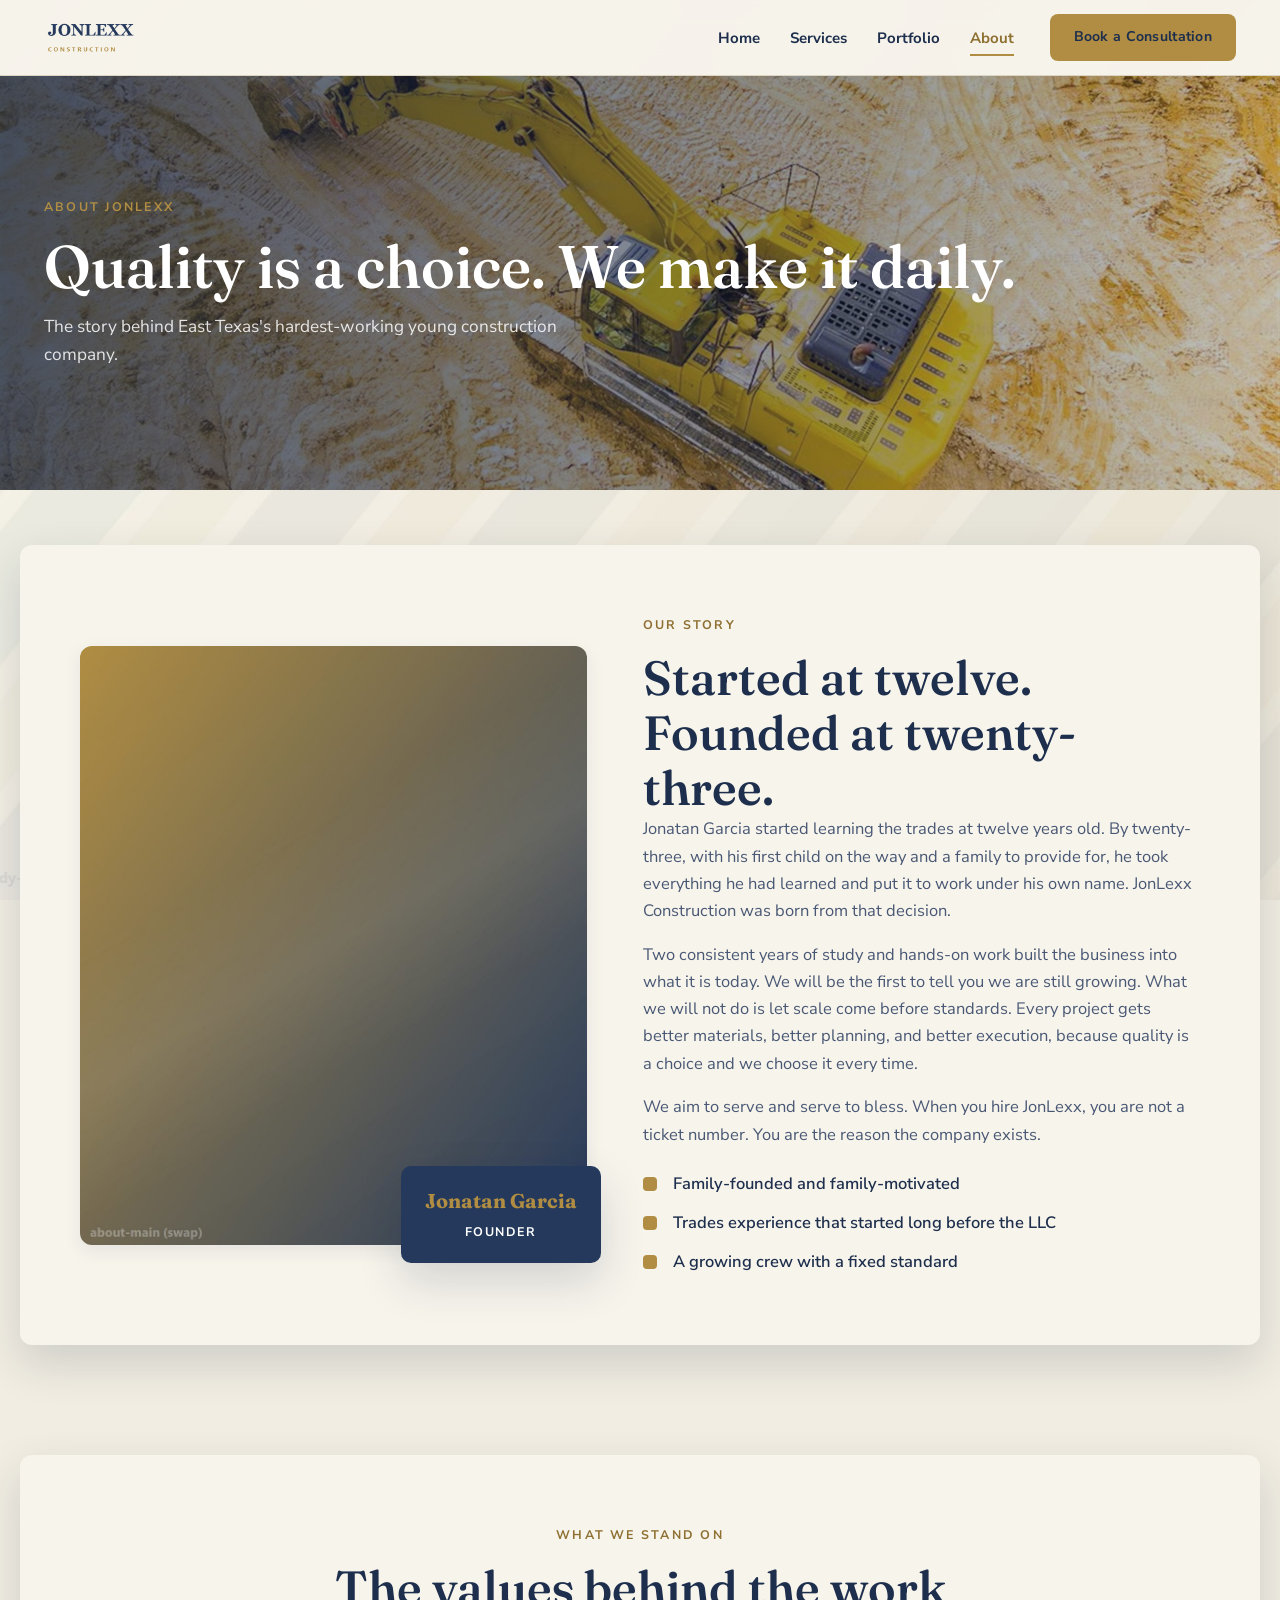
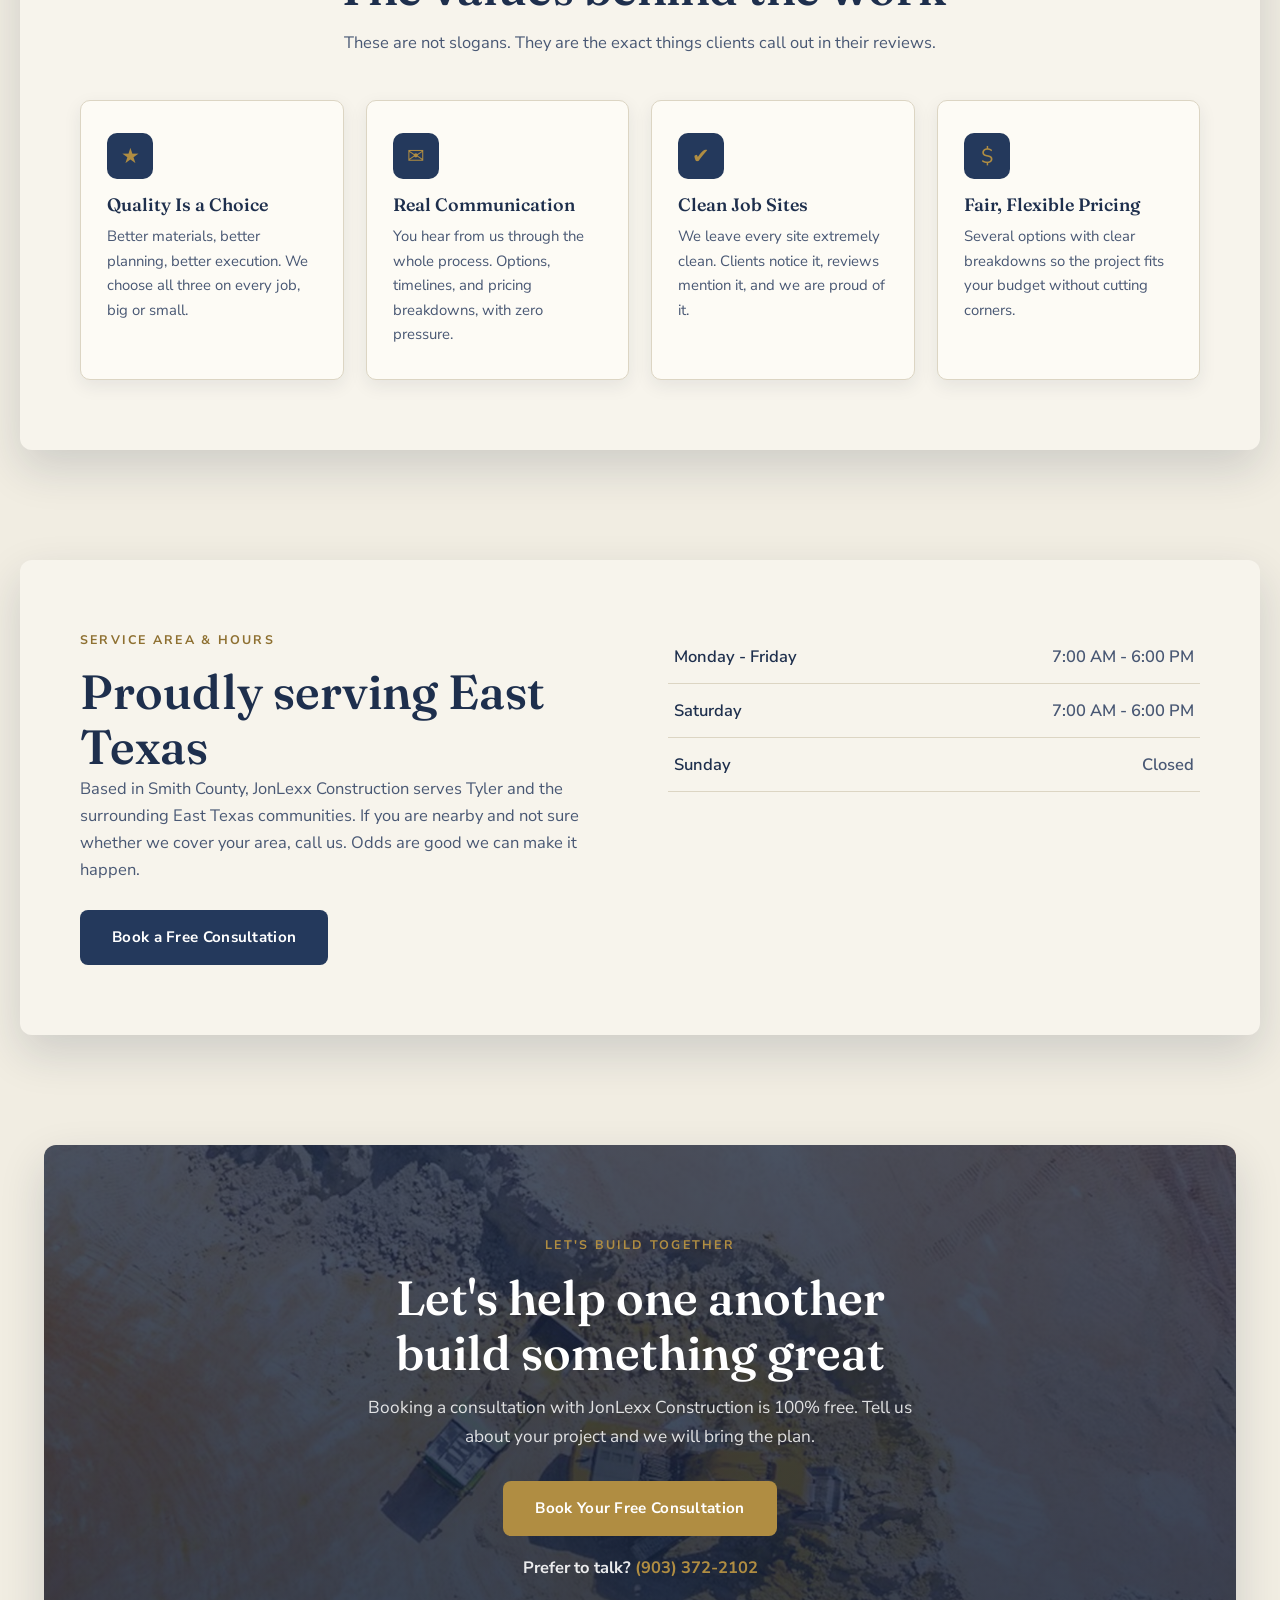
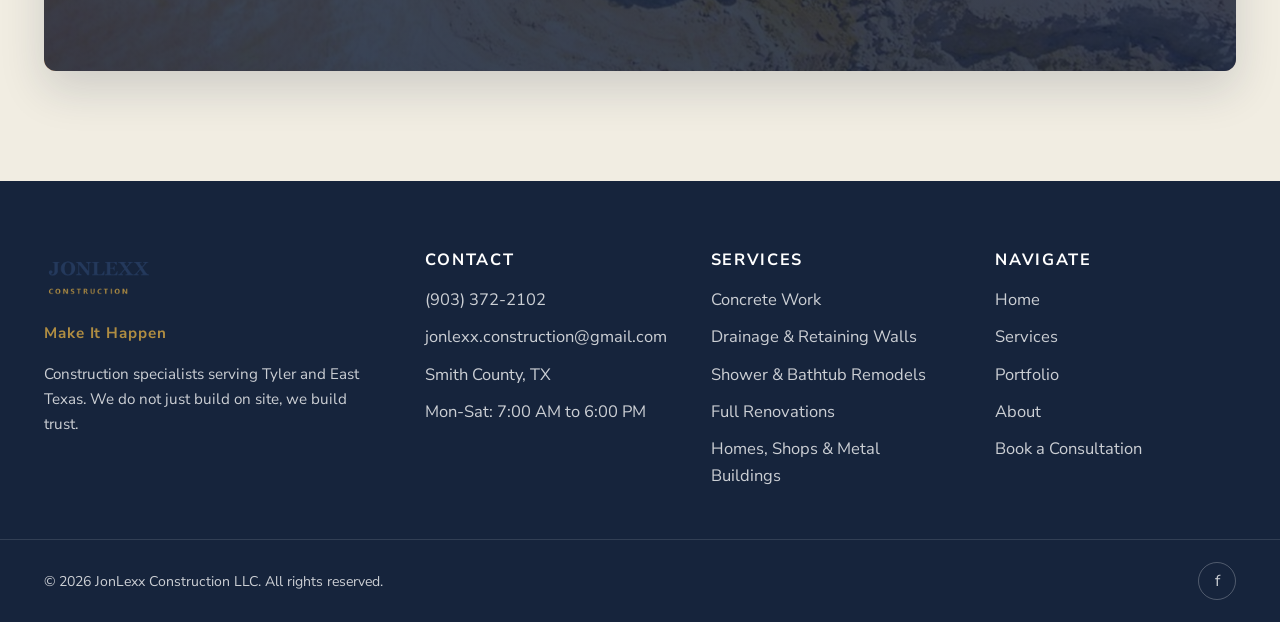
==== about.html @ e3075c5b "JonLexx Construction demo site: 6-page OTM build, navy and gold light variant" ====
<!DOCTYPE html>
<html lang="en">
<head>
  <meta charset="UTF-8">
  <meta name="viewport" content="width=device-width, initial-scale=1.0">
  <title>About | JonLexx Construction | Tyler, TX</title>
  <meta name="description" content="Meet Jonatan Garcia and the story behind JonLexx Construction, a Tyler, TX construction company built on the belief that quality is a choice.">
  <link rel="icon" type="image/png" href="assets/favicon.png">
  <link rel="preconnect" href="https://fonts.googleapis.com">
  <link rel="preconnect" href="https://fonts.gstatic.com" crossorigin>
  <link href="https://fonts.googleapis.com/css2?family=Fraunces:opsz,wght@9..144,400..600&family=Nunito+Sans:wght@400;600;700&display=swap" rel="stylesheet">
  <link rel="stylesheet" href="styles.css">
</head>
<body data-page="about">

  <header class="nav">
    <div class="nav-inner">
      <a class="nav-brand" href="index.html">
        <img src="assets/logo.png" alt="JonLexx Construction logo">
      </a>
      <button class="nav-toggle" aria-label="Toggle menu" aria-expanded="false">
        <span></span><span></span><span></span>
      </button>
      <ul class="nav-links">
        <li><a href="index.html" data-nav="home">Home</a></li>
        <li><a href="services.html" data-nav="services">Services</a></li>
        <li><a href="portfolio.html" data-nav="portfolio">Portfolio</a></li>
        <li><a href="about.html" data-nav="about">About</a></li>
        <li class="nav-cta"><a class="btn btn-gold" href="book.html">Book a Consultation</a></li>
      </ul>
    </div>
  </header>

  <section class="page-hero" style="background-image: url('assets/hero-about.jpg');">
    <div class="hero-inner">
      <span class="eyebrow" style="color: var(--gold);">About JonLexx</span>
      <h1>Quality is a choice. We make it daily.</h1>
      <p>The story behind East Texas's hardest-working young construction company.</p>
    </div>
  </section>

  <section class="section">
    <div class="container card">
      <div class="intro-grid">
        <div class="intro-media">
          <img src="assets/about-main.jpg" alt="Jonatan Garcia, founder of JonLexx Construction">
          <div class="intro-badge">
            <strong>Jonatan Garcia</strong>
            <small>Founder</small>
          </div>
        </div>
        <div>
          <span class="eyebrow">Our Story</span>
          <h2>Started at twelve. Founded at twenty-three.</h2>
          <p>Jonatan Garcia started learning the trades at twelve years old. By twenty-three, with his first child on the way and a family to provide for, he took everything he had learned and put it to work under his own name. JonLexx Construction was born from that decision.</p>
          <p>Two consistent years of study and hands-on work built the business into what it is today. We will be the first to tell you we are still growing. What we will not do is let scale come before standards. Every project gets better materials, better planning, and better execution, because quality is a choice and we choose it every time.</p>
          <p>We aim to serve and serve to bless. When you hire JonLexx, you are not a ticket number. You are the reason the company exists.</p>
          <ul class="intro-points">
            <li>Family-founded and family-motivated</li>
            <li>Trades experience that started long before the LLC</li>
            <li>A growing crew with a fixed standard</li>
          </ul>
        </div>
      </div>
    </div>
  </section>

  <section class="section">
    <div class="container card">
      <div class="section-head centered">
        <span class="eyebrow">What We Stand On</span>
        <h2>The values behind the work</h2>
        <p>These are not slogans. They are the exact things clients call out in their reviews.</p>
      </div>
      <div class="values-grid">
        <div class="value-card">
          <span class="value-icon">&#9733;</span>
          <h3>Quality Is a Choice</h3>
          <p>Better materials, better planning, better execution. We choose all three on every job, big or small.</p>
        </div>
        <div class="value-card">
          <span class="value-icon">&#9993;</span>
          <h3>Real Communication</h3>
          <p>You hear from us through the whole process. Options, timelines, and pricing breakdowns, with zero pressure.</p>
        </div>
        <div class="value-card">
          <span class="value-icon">&#10004;</span>
          <h3>Clean Job Sites</h3>
          <p>We leave every site extremely clean. Clients notice it, reviews mention it, and we are proud of it.</p>
        </div>
        <div class="value-card">
          <span class="value-icon">&#36;</span>
          <h3>Fair, Flexible Pricing</h3>
          <p>Several options with clear breakdowns so the project fits your budget without cutting corners.</p>
        </div>
      </div>
    </div>
  </section>

  <section class="section">
    <div class="container card">
      <div class="hours-grid">
        <div>
          <span class="eyebrow">Service Area &amp; Hours</span>
          <h2>Proudly serving East Texas</h2>
          <p>Based in Smith County, JonLexx Construction serves Tyler and the surrounding East Texas communities. If you are nearby and not sure whether we cover your area, call us. Odds are good we can make it happen.</p>
          <a class="btn btn-navy" href="book.html" style="margin-top: 10px;">Book a Free Consultation</a>
        </div>
        <div>
          <table class="hours-table">
            <tr><td>Monday - Friday</td><td>7:00 AM - 6:00 PM</td></tr>
            <tr><td>Saturday</td><td>7:00 AM - 6:00 PM</td></tr>
            <tr><td>Sunday</td><td>Closed</td></tr>
          </table>
        </div>
      </div>
    </div>
  </section>

  <section class="section">
    <div class="container">
      <div class="cta-card">
        <div class="cta-inner">
          <span class="eyebrow" style="color: var(--gold);">Let's Build Together</span>
          <h2>Let's help one another build something great</h2>
          <p>Booking a consultation with JonLexx Construction is 100% free. Tell us about your project and we will bring the plan.</p>
          <a class="btn btn-gold" href="book.html">Book Your Free Consultation</a>
          <div class="cta-phone">Prefer to talk? <a href="tel:9033722102">(903) 372-2102</a></div>
        </div>
      </div>
    </div>
  </section>

  <footer class="footer">
    <div class="footer-grid">
      <div class="footer-brand">
        <img src="assets/logo.png" alt="JonLexx Construction logo">
        <p class="footer-tagline">Make It Happen</p>
        <p>Construction specialists serving Tyler and East Texas. We do not just build on site, we build trust.</p>
      </div>
      <div>
        <h4>Contact</h4>
        <ul>
          <li><a href="tel:9033722102">(903) 372-2102</a></li>
          <li><a href="mailto:jonlexx.construction@gmail.com">jonlexx.construction@gmail.com</a></li>
          <li>Smith County, TX</li>
          <li>Mon-Sat: 7:00 AM to 6:00 PM</li>
        </ul>
      </div>
      <div>
        <h4>Services</h4>
        <ul>
          <li><a href="services.html">Concrete Work</a></li>
          <li><a href="services.html">Drainage &amp; Retaining Walls</a></li>
          <li><a href="services.html">Shower &amp; Bathtub Remodels</a></li>
          <li><a href="services.html">Full Renovations</a></li>
          <li><a href="services.html">Homes, Shops &amp; Metal Buildings</a></li>
        </ul>
      </div>
      <div>
        <h4>Navigate</h4>
        <ul>
          <li><a href="index.html">Home</a></li>
          <li><a href="services.html">Services</a></li>
          <li><a href="portfolio.html">Portfolio</a></li>
          <li><a href="about.html">About</a></li>
          <li><a href="book.html">Book a Consultation</a></li>
        </ul>
      </div>
    </div>
    <div class="footer-bottom">
      <div class="footer-bottom-inner">
        <span>&copy; 2026 JonLexx Construction LLC. All rights reserved.</span>
        <div class="footer-social">
          <!-- Swap href for the real JonLexx Construction LLC Facebook page URL -->
          <a href="#" aria-label="JonLexx Construction on Facebook" target="_blank" rel="noopener">f</a>
        </div>
      </div>
    </div>
  </footer>

  <script src="script.js"></script>
</body>
</html>
---- styles.css ----
/* ============================================================
   JonLexx Construction - OTM Web Design
   Light build, navy + gold palette pulled from the JonLexx logo
   ============================================================ */

:root {
  --cream: #F7F4EC;          /* section card frame */
  --cream-soft: #F1EDE2;     /* alt light tone */
  --ivory: #FDFBF5;          /* sub-cards, a touch lighter than the frame */
  --navy: #24395C;           /* logo navy, dark anchor */
  --navy-deep: #16243C;      /* hero overlays, footer, stats */
  --ink: #1E2F4D;            /* headings */
  --muted: #495874;          /* body text */
  --gold: #B08D42;           /* logo gold accent */
  --gold-deep: #8E7031;      /* gold for small text on light */
  --line: #DCD5C3;
  --shadow-soft: 0 6px 18px rgba(22, 36, 60, 0.08);
  --shadow-lift: 0 18px 45px rgba(22, 36, 60, 0.16);
  --radius: 12px;
}

* { margin: 0; padding: 0; box-sizing: border-box; }

html { scroll-behavior: smooth; }

body {
  font-family: 'Nunito Sans', sans-serif;
  font-size: 16.5px;
  line-height: 1.65;
  color: var(--muted);
  background: var(--cream-soft);
}

/* Body background image: subtle light texture behind the floating cards */
body::before {
  content: "";
  position: fixed;
  inset: 0;
  z-index: -1;
  background: url('assets/body-bg.jpg') center / cover no-repeat;
}

h1, h2, h3, h4 {
  font-family: 'Fraunces', serif;
  color: var(--ink);
  line-height: 1.15;
  font-weight: 560;
}

h1 { font-size: clamp(2.2rem, 5vw, 3.75rem); }
h2 { font-size: clamp(1.9rem, 3.8vw, 3rem); }
h3 { font-size: 1.35rem; }

p { margin-bottom: 1em; }
p:last-child { margin-bottom: 0; }

a { color: var(--gold-deep); text-decoration: none; }

img { max-width: 100%; display: block; }

.container {
  max-width: 1240px;
  margin: 0 auto;
  padding: 0 24px;
}

.eyebrow {
  display: block;
  font-size: 0.78rem;
  text-transform: uppercase;
  letter-spacing: 0.18em;
  font-weight: 700;
  color: var(--gold-deep);
  margin-bottom: 14px;
}

.section-head { max-width: 720px; margin-bottom: 44px; }
.section-head.centered { margin-left: auto; margin-right: auto; text-align: center; }
.section-head p { margin-top: 14px; }

/* ---------- Buttons ---------- */
.btn {
  display: inline-block;
  padding: 15px 32px;
  border-radius: 8px;
  font-weight: 700;
  font-size: 0.95rem;
  letter-spacing: 0.02em;
  transition: transform 0.2s ease, box-shadow 0.2s ease, background 0.2s ease;
  cursor: pointer;
  border: none;
  font-family: 'Nunito Sans', sans-serif;
}

.btn-gold {
  background: var(--gold);
  color: #fff;
}
.btn-gold:hover { background: var(--gold-deep); transform: translateY(-2px); box-shadow: var(--shadow-lift); }

.btn-navy {
  background: var(--navy);
  color: #fff;
}
.btn-navy:hover { background: var(--navy-deep); transform: translateY(-2px); box-shadow: var(--shadow-lift); }

.btn-ghost {
  background: transparent;
  color: #fff;
  border: 2px solid rgba(255, 255, 255, 0.65);
}
.btn-ghost:hover { border-color: #fff; background: rgba(255, 255, 255, 0.1); transform: translateY(-2px); }

/* ---------- Nav ---------- */
.nav {
  position: sticky;
  top: 0;
  z-index: 100;
  background: rgba(247, 244, 236, 0.92);
  backdrop-filter: blur(12px);
  -webkit-backdrop-filter: blur(12px);
  border-bottom: 1px solid var(--line);
}

.nav-inner {
  max-width: 1240px;
  margin: 0 auto;
  padding: 14px 24px;
  display: flex;
  align-items: center;
  justify-content: space-between;
  gap: 24px;
}

.nav-brand {
  display: flex;
  align-items: center;
  gap: 12px;
}

.nav-brand img { height: 46px; width: auto; }

.nav-links {
  display: flex;
  align-items: center;
  gap: 30px;
  list-style: none;
}

.nav-links a {
  color: var(--ink);
  font-weight: 700;
  font-size: 0.94rem;
  padding: 6px 0;
  border-bottom: 2px solid transparent;
  transition: color 0.2s ease, border-color 0.2s ease;
}

.nav-links a:hover { color: var(--gold-deep); }
.nav-links a.is-active { color: var(--gold-deep); border-bottom-color: var(--gold); }

.nav-cta { margin-left: 6px; }
.nav-cta .btn { padding: 11px 24px; font-size: 0.88rem; }

.nav-toggle {
  display: none;
  background: none;
  border: none;
  cursor: pointer;
  padding: 8px;
}

.nav-toggle span {
  display: block;
  width: 26px;
  height: 3px;
  background: var(--ink);
  margin: 5px 0;
  border-radius: 2px;
  transition: transform 0.25s ease, opacity 0.25s ease;
}

.nav-toggle.open span:nth-child(1) { transform: translateY(8px) rotate(45deg); }
.nav-toggle.open span:nth-child(2) { opacity: 0; }
.nav-toggle.open span:nth-child(3) { transform: translateY(-8px) rotate(-45deg); }

/* ---------- Hero ---------- */
.hero {
  position: relative;
  min-height: 86vh;
  display: flex;
  align-items: center;
  background-size: cover;
  background-position: center;
  color: #fff;
}

.hero::before {
  content: "";
  position: absolute;
  inset: 0;
  background: linear-gradient(100deg, rgba(22, 36, 60, 0.82) 0%, rgba(22, 36, 60, 0.55) 52%, rgba(22, 36, 60, 0.22) 100%);
}

.hero-home { background-image: url('assets/hero-home.jpg'); }

.hero-inner {
  position: relative;
  max-width: 1240px;
  margin: 0 auto;
  padding: 120px 24px;
  width: 100%;
}

.hero-content { max-width: 640px; }

.hero .eyebrow { color: var(--gold); }

.hero h1 { color: #fff; margin-bottom: 20px; }

.hero p {
  font-size: 1.12rem;
  color: rgba(255, 255, 255, 0.88);
  max-width: 540px;
  margin-bottom: 32px;
}

.hero-actions { display: flex; gap: 16px; flex-wrap: wrap; }

/* Page hero (inner pages) */
.page-hero {
  position: relative;
  min-height: 46vh;
  display: flex;
  align-items: center;
  background-size: cover;
  background-position: center;
  color: #fff;
}

.page-hero::before {
  content: "";
  position: absolute;
  inset: 0;
  background: linear-gradient(100deg, rgba(22, 36, 60, 0.8) 0%, rgba(22, 36, 60, 0.5) 55%, rgba(22, 36, 60, 0.25) 100%);
}

.page-hero .hero-inner { padding: 90px 24px; }
.page-hero h1 { color: #fff; margin-bottom: 12px; }
.page-hero p { font-size: 1.08rem; color: rgba(255, 255, 255, 0.85); max-width: 560px; }

/* ---------- Marquee ---------- */
.marquee {
  background: var(--navy-deep);
  border-top: 2px solid var(--gold);
  border-bottom: 2px solid var(--gold);
  overflow: hidden;
  padding: 14px 0;
}

.marquee-track {
  display: flex;
  width: max-content;
  animation: marquee-scroll 40s linear infinite;
}

.marquee:hover .marquee-track { animation-play-state: paused; }

@media (prefers-reduced-motion: reduce) {
  .marquee-track { animation: none; }
}

.marquee-track span {
  color: #EDE6D4;
  font-weight: 700;
  font-size: 0.9rem;
  text-transform: uppercase;
  letter-spacing: 0.14em;
  white-space: nowrap;
  display: flex;
  align-items: center;
}

.marquee-track span::after {
  content: "";
  width: 6px;
  height: 6px;
  border-radius: 50%;
  background: var(--gold);
  margin: 0 28px;
  display: inline-block;
}

@keyframes marquee-scroll {
  from { transform: translateX(0); }
  to { transform: translateX(-50%); }
}

/* ---------- Section card pattern ---------- */
.section {
  background: transparent;
  padding: 55px 0;
}

.section:first-of-type { padding-top: 90px; }

.section .container.card {
  background: var(--cream);
  border-radius: var(--radius);
  box-shadow: var(--shadow-lift);
  padding: 70px 60px;
}

/* ---------- Intro grid ---------- */
.intro-grid {
  display: grid;
  grid-template-columns: 1fr 1.1fr;
  gap: 56px;
  align-items: center;
}

.intro-media { position: relative; }

.intro-media img {
  border-radius: var(--radius);
  box-shadow: var(--shadow-soft);
  width: 100%;
  aspect-ratio: 11 / 13;
  object-fit: cover;
}

.intro-badge {
  position: absolute;
  bottom: -18px;
  right: -14px;
  background: var(--navy);
  color: #fff;
  padding: 18px 24px;
  border-radius: 10px;
  box-shadow: var(--shadow-lift);
  text-align: center;
}

.intro-badge strong {
  display: block;
  font-family: 'Fraunces', serif;
  font-size: 1.25rem;
  color: var(--gold);
}

.intro-badge small {
  font-size: 0.78rem;
  text-transform: uppercase;
  letter-spacing: 0.12em;
  font-weight: 700;
}

.intro-points { list-style: none; margin-top: 22px; display: grid; gap: 12px; }

.intro-points li {
  padding-left: 30px;
  position: relative;
  font-weight: 600;
  color: var(--ink);
}

.intro-points li::before {
  content: "";
  position: absolute;
  left: 0;
  top: 7px;
  width: 14px;
  height: 14px;
  border-radius: 4px;
  background: var(--gold);
}

/* ---------- Services grid ---------- */
.services-grid {
  display: grid;
  grid-template-columns: repeat(3, 1fr);
  gap: 26px;
}

.service-card {
  background: var(--ivory);
  border: 1px solid var(--line);
  border-radius: 10px;
  box-shadow: var(--shadow-soft);
  overflow: hidden;
  display: flex;
  flex-direction: column;
  transition: transform 0.25s ease, box-shadow 0.25s ease, border-color 0.25s ease;
}

.service-card:hover {
  transform: translateY(-4px);
  box-shadow: var(--shadow-lift);
  border-color: var(--gold);
}

.service-card img {
  width: 100%;
  aspect-ratio: 16 / 10;
  object-fit: cover;
  border-bottom: 3px solid var(--gold);
}

.service-card .card-body { padding: 30px 28px; display: flex; flex-direction: column; flex: 1; }

.service-card h3 { margin-bottom: 10px; }

.service-card p { font-size: 0.97rem; flex: 1; }

.service-link {
  margin-top: 16px;
  font-weight: 700;
  font-size: 0.9rem;
  text-transform: uppercase;
  letter-spacing: 0.08em;
}

.service-link:hover { color: var(--navy); }

/* Services page detail cards (2-up) */
.services-detail-grid {
  display: grid;
  grid-template-columns: repeat(2, 1fr);
  gap: 26px;
}

.services-detail-grid .service-card img { aspect-ratio: 16 / 7; }

/* ---------- Stats band ---------- */
.stats-card {
  background: var(--navy-deep);
  border-radius: var(--radius);
  box-shadow: var(--shadow-lift);
  padding: 60px;
  display: grid;
  grid-template-columns: repeat(4, 1fr);
  gap: 30px;
  text-align: center;
}

.stat strong {
  display: block;
  font-family: 'Fraunces', serif;
  font-size: 2.1rem;
  color: var(--gold);
  margin-bottom: 6px;
}

.stat span {
  color: rgba(255, 255, 255, 0.82);
  font-size: 0.9rem;
  text-transform: uppercase;
  letter-spacing: 0.1em;
  font-weight: 700;
}

/* ---------- Process steps ---------- */
.process-grid {
  display: grid;
  grid-template-columns: repeat(4, 1fr);
  gap: 22px;
}

.process-step {
  background: var(--ivory);
  border: 1px solid var(--line);
  border-radius: 10px;
  padding: 34px 28px;
  box-shadow: var(--shadow-soft);
  transition: transform 0.25s ease, box-shadow 0.25s ease, border-color 0.25s ease;
}

.process-step:hover { transform: translateY(-4px); box-shadow: var(--shadow-lift); border-color: var(--gold); }

.process-num {
  display: inline-flex;
  align-items: center;
  justify-content: center;
  width: 44px;
  height: 44px;
  border-radius: 50%;
  background: var(--navy);
  color: var(--gold);
  font-family: 'Fraunces', serif;
  font-size: 1.15rem;
  font-weight: 600;
  margin-bottom: 18px;
}

.process-step h3 { font-size: 1.15rem; margin-bottom: 8px; }
.process-step p { font-size: 0.94rem; }

/* ---------- Carousels (reviews + gallery) ---------- */
.carousel { position: relative; }

.carousel-viewport { overflow: hidden; }

.carousel-track {
  display: flex;
  gap: 24px;
  transition: transform 0.45s ease;
}

.carousel-controls {
  display: flex;
  align-items: center;
  justify-content: center;
  gap: 18px;
  margin-top: 32px;
}

.carousel-btn {
  width: 46px;
  height: 46px;
  border-radius: 50%;
  border: 1px solid var(--line);
  background: var(--ivory);
  color: var(--ink);
  font-size: 1.1rem;
  cursor: pointer;
  transition: background 0.2s ease, color 0.2s ease, border-color 0.2s ease;
  display: inline-flex;
  align-items: center;
  justify-content: center;
}

.carousel-btn:hover { background: var(--navy); color: #fff; border-color: var(--navy); }

.carousel-dots { display: flex; gap: 8px; }

.carousel-dot {
  width: 9px;
  height: 9px;
  border-radius: 50%;
  border: none;
  background: var(--line);
  cursor: pointer;
  padding: 0;
  transition: background 0.2s ease, transform 0.2s ease;
}

.carousel-dot.active { background: var(--gold); transform: scale(1.25); }

/* Review cards */
.review-card {
  flex: 0 0 calc((100% - 48px) / 3);
  background: var(--ivory);
  border: 1px solid var(--line);
  border-radius: 10px;
  padding: 34px 30px;
  box-shadow: var(--shadow-soft);
  display: flex;
  flex-direction: column;
}

.review-stars { color: var(--gold); font-size: 1rem; letter-spacing: 3px; margin-bottom: 14px; }

.review-card p { font-size: 0.97rem; flex: 1; }

.review-author {
  margin-top: 18px;
  font-weight: 700;
  color: var(--ink);
  font-size: 0.95rem;
}

.review-source { font-size: 0.8rem; color: var(--gold-deep); font-weight: 700; text-transform: uppercase; letter-spacing: 0.08em; }

/* Gallery slides */
.gallery-slide {
  flex: 0 0 calc((100% - 48px) / 3);
  border-radius: 10px;
  overflow: hidden;
  border: 1px solid var(--line);
  box-shadow: var(--shadow-soft);
}

.gallery-slide img {
  width: 100%;
  aspect-ratio: 16 / 11;
  object-fit: cover;
  transition: transform 0.4s ease;
}

.gallery-slide:hover img { transform: scale(1.04); }

/* ---------- CTA strip ---------- */
.cta-card {
  position: relative;
  border-radius: var(--radius);
  overflow: hidden;
  box-shadow: var(--shadow-lift);
  background: url('assets/cta-bg.jpg') center / cover no-repeat;
  text-align: center;
  color: #fff;
}

.cta-card::before {
  content: "";
  position: absolute;
  inset: 0;
  background: linear-gradient(180deg, rgba(22, 36, 60, 0.78), rgba(22, 36, 60, 0.85));
}

.cta-inner { position: relative; padding: 90px 40px; max-width: 660px; margin: 0 auto; }

.cta-inner h2 { color: #fff; margin-bottom: 14px; }

.cta-inner p { color: rgba(255, 255, 255, 0.85); font-size: 1.08rem; margin-bottom: 30px; }

.cta-phone { margin-top: 18px; font-weight: 700; color: rgba(255, 255, 255, 0.9); }
.cta-phone a { color: var(--gold); }

/* ---------- Values grid (about) ---------- */
.values-grid {
  display: grid;
  grid-template-columns: repeat(4, 1fr);
  gap: 22px;
}

.value-card {
  background: var(--ivory);
  border: 1px solid var(--line);
  border-radius: 10px;
  padding: 32px 26px;
  box-shadow: var(--shadow-soft);
  transition: transform 0.25s ease, box-shadow 0.25s ease, border-color 0.25s ease;
}

.value-card:hover { transform: translateY(-4px); box-shadow: var(--shadow-lift); border-color: var(--gold); }

.value-icon {
  width: 46px;
  height: 46px;
  border-radius: 10px;
  background: var(--navy);
  color: var(--gold);
  display: inline-flex;
  align-items: center;
  justify-content: center;
  font-size: 1.3rem;
  margin-bottom: 16px;
}

.value-card h3 { font-size: 1.12rem; margin-bottom: 8px; }
.value-card p { font-size: 0.93rem; }

/* Hours table */
.hours-grid {
  display: grid;
  grid-template-columns: 1fr 1fr;
  gap: 56px;
  align-items: start;
}

.hours-table { width: 100%; border-collapse: collapse; }

.hours-table td {
  padding: 13px 6px;
  border-bottom: 1px solid var(--line);
  color: var(--ink);
  font-weight: 600;
}

.hours-table td:last-child { text-align: right; color: var(--muted); }

/* ---------- Book page ---------- */
.book-grid {
  display: grid;
  grid-template-columns: 1.35fr 1fr;
  gap: 46px;
  align-items: start;
}

.form-grid { display: grid; grid-template-columns: 1fr 1fr; gap: 18px; }

.form-field { display: flex; flex-direction: column; gap: 7px; }

.form-field.full { grid-column: 1 / -1; }

.form-field label { font-weight: 700; color: var(--ink); font-size: 0.92rem; }

.form-field input,
.form-field select,
.form-field textarea {
  padding: 14px 16px;
  border: 1px solid var(--line);
  border-radius: 8px;
  font-family: 'Nunito Sans', sans-serif;
  font-size: 1rem;
  color: var(--ink);
  background: var(--ivory);
  transition: border-color 0.2s ease, box-shadow 0.2s ease;
}

.form-field input:focus,
.form-field select:focus,
.form-field textarea:focus {
  outline: none;
  border-color: var(--gold);
  box-shadow: 0 0 0 3px rgba(176, 141, 66, 0.18);
}

.form-field textarea { resize: vertical; min-height: 140px; }

.book-aside {
  background: var(--navy-deep);
  border-radius: var(--radius);
  padding: 44px 38px;
  color: rgba(255, 255, 255, 0.85);
  box-shadow: var(--shadow-lift);
}

.book-aside h3 { color: #fff; margin-bottom: 6px; }

.book-aside .aside-block { padding: 20px 0; border-bottom: 1px solid rgba(255, 255, 255, 0.14); }
.book-aside .aside-block:last-child { border-bottom: none; padding-bottom: 0; }

.book-aside .aside-label {
  font-size: 0.76rem;
  text-transform: uppercase;
  letter-spacing: 0.16em;
  color: var(--gold);
  font-weight: 700;
  display: block;
  margin-bottom: 6px;
}

.book-aside a { color: #fff; font-weight: 700; }
.book-aside a:hover { color: var(--gold); }

/* ---------- Thank you ---------- */
.thanks-wrap { text-align: center; max-width: 620px; margin: 0 auto; }
.thanks-wrap .btn { margin-top: 26px; }

/* ---------- Footer ---------- */
.footer {
  background: var(--navy-deep);
  color: rgba(255, 255, 255, 0.78);
  margin-top: 55px;
}

.footer-grid {
  max-width: 1240px;
  margin: 0 auto;
  padding: 70px 24px 50px;
  display: grid;
  grid-template-columns: 1.4fr 1fr 1fr 1fr;
  gap: 44px;
}

.footer h4 {
  color: #fff;
  font-size: 1.02rem;
  margin-bottom: 16px;
  font-family: 'Nunito Sans', sans-serif;
  font-weight: 700;
  text-transform: uppercase;
  letter-spacing: 0.1em;
}

.footer-brand img { height: 54px; margin-bottom: 16px; }

.footer-brand p { font-size: 0.95rem; }

.footer ul { list-style: none; display: grid; gap: 10px; }

.footer a { color: rgba(255, 255, 255, 0.78); transition: color 0.2s ease; }
.footer a:hover { color: var(--gold); }

.footer-tagline { color: var(--gold); font-weight: 700; letter-spacing: 0.06em; }

.footer-bottom {
  border-top: 1px solid rgba(255, 255, 255, 0.12);
}

.footer-bottom-inner {
  max-width: 1240px;
  margin: 0 auto;
  padding: 22px 24px;
  display: flex;
  align-items: center;
  justify-content: space-between;
  gap: 16px;
  flex-wrap: wrap;
  font-size: 0.88rem;
}

.footer-social { display: flex; gap: 14px; }

.footer-social a {
  width: 38px;
  height: 38px;
  border-radius: 50%;
  border: 1px solid rgba(255, 255, 255, 0.25);
  display: inline-flex;
  align-items: center;
  justify-content: center;
  font-size: 1rem;
}

.footer-social a:hover { border-color: var(--gold); color: var(--gold); }

/* ============================================================
   Responsive
   ============================================================ */

@media (max-width: 1100px) {
  .section .container.card { padding: 50px 36px; }
  .services-grid { grid-template-columns: repeat(2, 1fr); }
  .process-grid { grid-template-columns: repeat(2, 1fr); }
  .values-grid { grid-template-columns: repeat(2, 1fr); }
  .stats-card { grid-template-columns: repeat(2, 1fr); padding: 44px 36px; }
  .review-card, .gallery-slide { flex: 0 0 calc((100% - 24px) / 2); }
}

@media (max-width: 900px) {
  .nav-toggle { display: block; }

  .nav-links {
    position: absolute;
    top: 100%;
    left: 0;
    right: 0;
    background: var(--cream);
    flex-direction: column;
    align-items: flex-start;
    gap: 0;
    padding: 10px 24px 24px;
    border-bottom: 1px solid var(--line);
    box-shadow: var(--shadow-lift);
    display: none;
  }

  .nav-links.open { display: flex; }

  .nav-links li { width: 100%; }

  .nav-links a { display: block; padding: 13px 0; border-bottom: 1px solid var(--line); }

  .nav-links a.is-active { border-bottom-color: var(--gold); }

  .nav-cta { margin: 16px 0 0; }
  .nav-cta .btn { width: 100%; text-align: center; }

  .intro-grid, .hours-grid, .book-grid { grid-template-columns: 1fr; gap: 40px; }

  .services-detail-grid { grid-template-columns: 1fr; }

  .hero { min-height: 74vh; }
}

@media (max-width: 560px) {
  .section { padding: 40px 0; }
  .section:first-of-type { padding-top: 70px; }
  .section .container.card { padding: 36px 22px; }
  .services-grid { grid-template-columns: 1fr; }
  .process-grid { grid-template-columns: 1fr; }
  .values-grid { grid-template-columns: 1fr; }
  .stats-card { grid-template-columns: 1fr 1fr; gap: 24px; }
  .review-card, .gallery-slide { flex: 0 0 100%; }
  .form-grid { grid-template-columns: 1fr; }
  .hero-actions .btn { width: 100%; text-align: center; }
  .intro-badge { right: 8px; }
  .footer-grid { grid-template-columns: 1fr; gap: 34px; }
  .footer-bottom-inner { justify-content: center; text-align: center; }
}
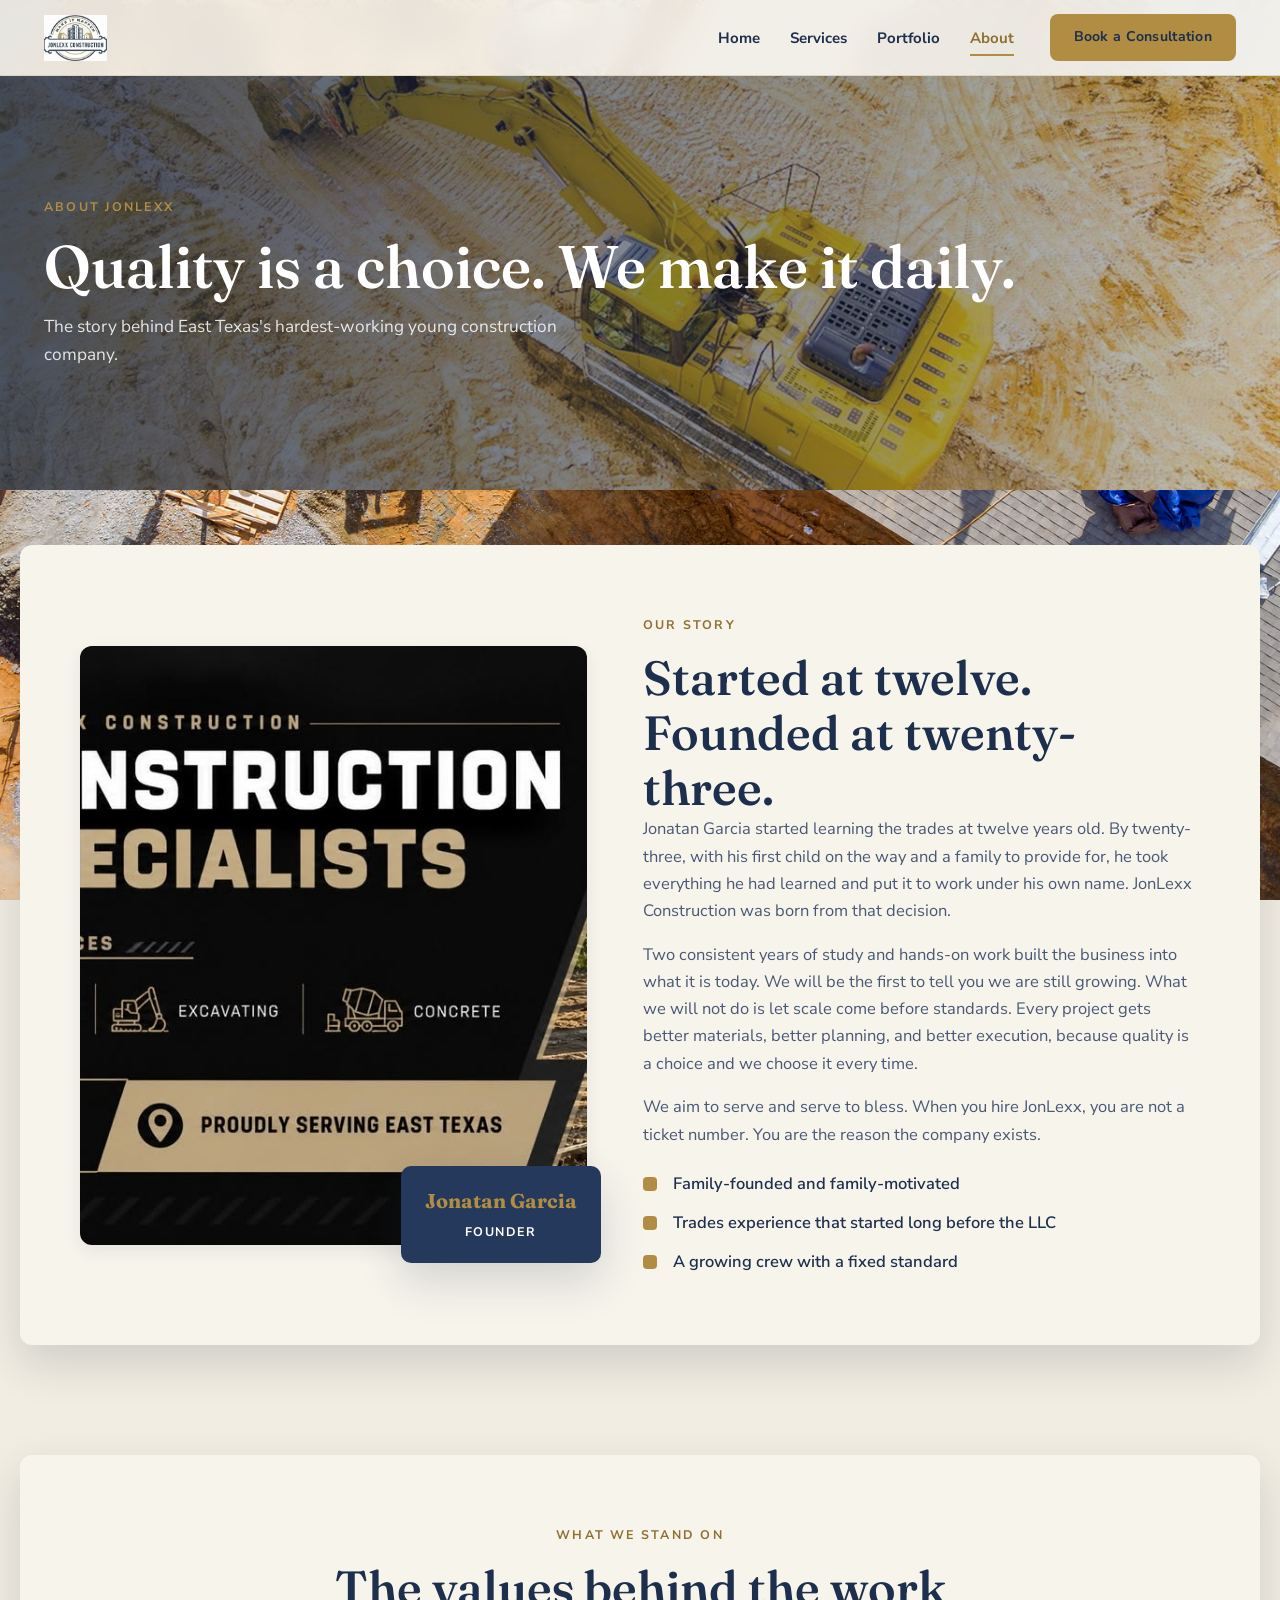
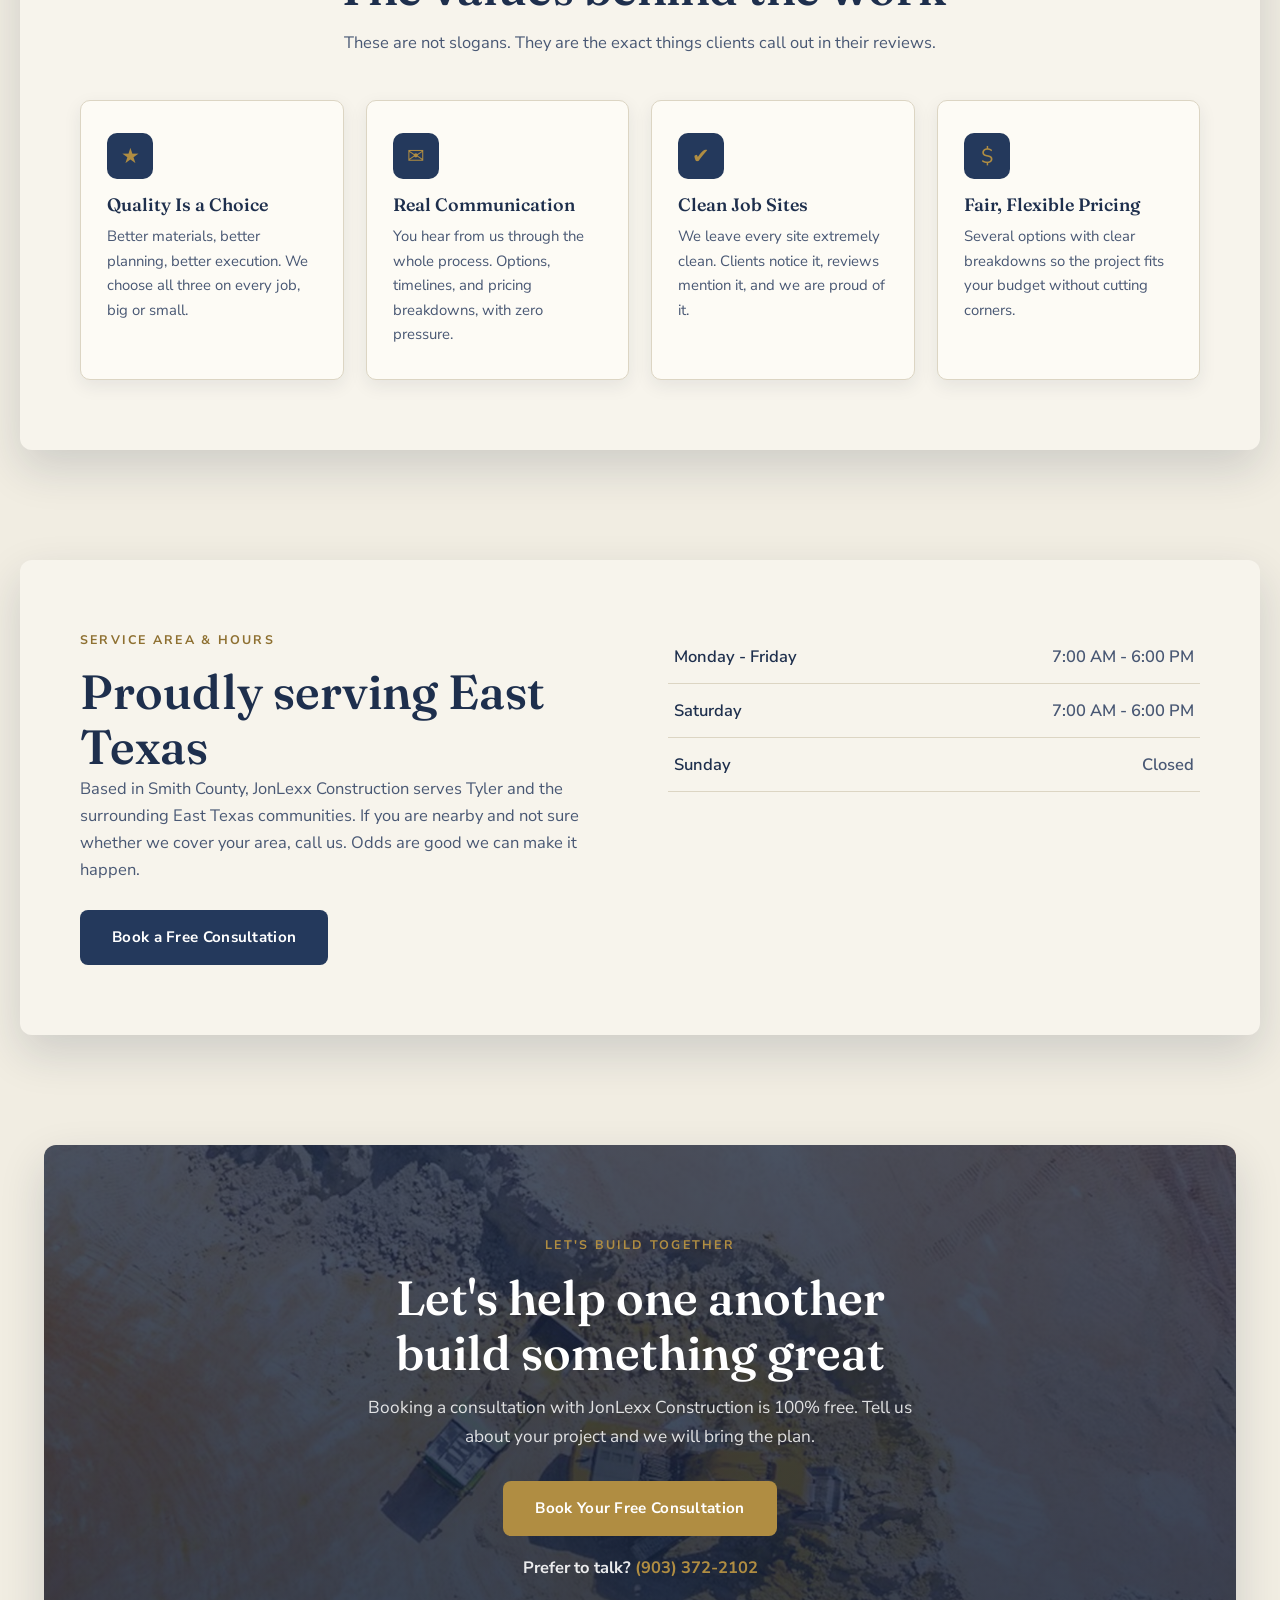
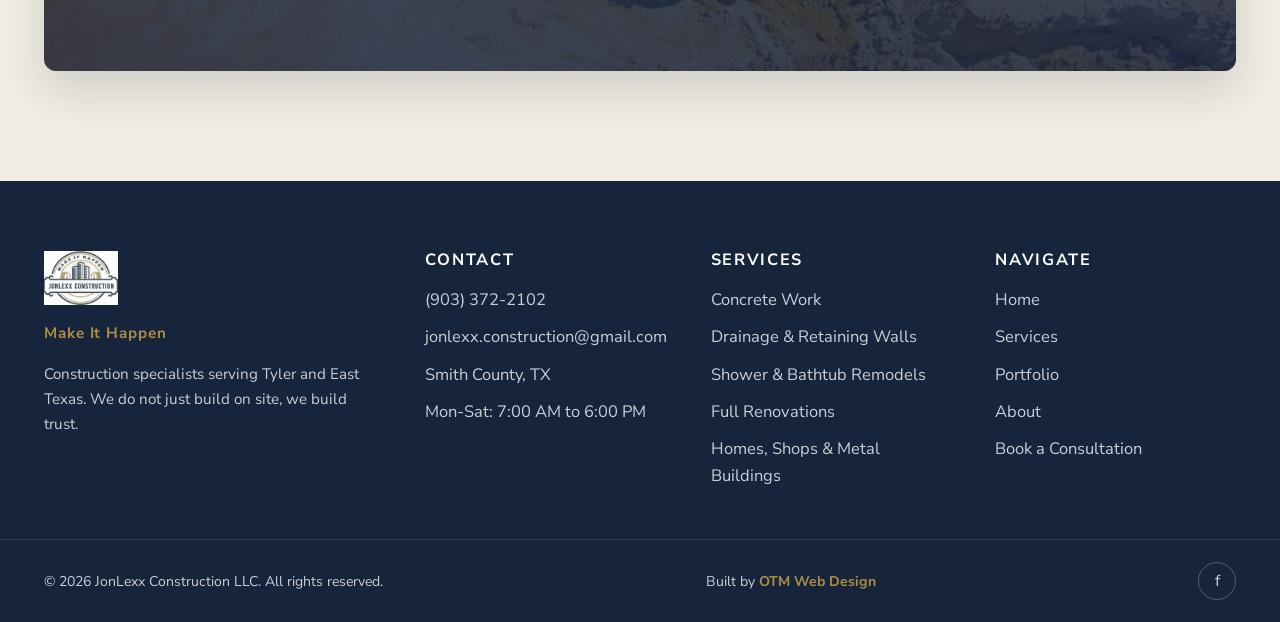
==== commit fdd139b6: "Auto-advancing carousels, featured-center gallery on home, one-review-at-a-time reviews, OTM footer " ====
--- a/about.html
+++ b/about.html
@@ -171,6 +171,7 @@
     <div class="footer-bottom">
       <div class="footer-bottom-inner">
         <span>&copy; 2026 JonLexx Construction LLC. All rights reserved.</span>
+        <span>Built by <a class="otm-credit" href="https://otm-designs.com" target="_blank" rel="noopener">OTM Web Design</a></span>
         <div class="footer-social">
           <!-- Swap href for the real JonLexx Construction LLC Facebook page URL -->
           <a href="#" aria-label="JonLexx Construction on Facebook" target="_blank" rel="noopener">f</a>
--- a/styles.css
+++ b/styles.css
@@ -546,48 +546,58 @@
 
 .carousel-dot.active { background: var(--gold); transform: scale(1.25); }
 
-/* Review cards */
+/* Review cards: ONE review visible at a time, centered stage */
 .review-card {
-  flex: 0 0 calc((100% - 48px) / 3);
+  flex: 0 0 100%;
   background: var(--ivory);
   border: 1px solid var(--line);
   border-radius: 10px;
-  padding: 34px 30px;
+  padding: 48px 60px;
   box-shadow: var(--shadow-soft);
-  display: flex;
-  flex-direction: column;
-}
-
-.review-stars { color: var(--gold); font-size: 1rem; letter-spacing: 3px; margin-bottom: 14px; }
-
-.review-card p { font-size: 0.97rem; flex: 1; }
+  text-align: center;
+}
+
+.review-stars { color: var(--gold); font-size: 1.15rem; letter-spacing: 4px; margin-bottom: 18px; }
+
+.review-card p {
+  font-size: 1.08rem;
+  max-width: 760px;
+  margin: 0 auto;
+}
 
 .review-author {
-  margin-top: 18px;
+  margin-top: 22px;
   font-weight: 700;
   color: var(--ink);
-  font-size: 0.95rem;
-}
-
-.review-source { font-size: 0.8rem; color: var(--gold-deep); font-weight: 700; text-transform: uppercase; letter-spacing: 0.08em; }
-
-/* Gallery slides */
+  font-size: 1rem;
+}
+
+.review-source { font-size: 0.8rem; color: var(--gold-deep); font-weight: 700; text-transform: uppercase; letter-spacing: 0.08em; margin-top: 4px; }
+
+/* Gallery slides: featured-center layout. Active slide full size,
+   previous and next visible at the sides, scaled down and dimmed. */
 .gallery-slide {
-  flex: 0 0 calc((100% - 48px) / 3);
+  flex: 0 0 58%;
   border-radius: 10px;
   overflow: hidden;
   border: 1px solid var(--line);
   box-shadow: var(--shadow-soft);
+  transform: scale(0.84);
+  opacity: 0.55;
+  transition: transform 0.45s ease, opacity 0.45s ease;
+}
+
+.gallery-slide.is-active {
+  transform: scale(1);
+  opacity: 1;
+  box-shadow: var(--shadow-lift);
 }
 
 .gallery-slide img {
   width: 100%;
-  aspect-ratio: 16 / 11;
+  aspect-ratio: 16 / 10;
   object-fit: cover;
-  transition: transform 0.4s ease;
-}
-
-.gallery-slide:hover img { transform: scale(1.04); }
+}
 
 /* ---------- CTA strip ---------- */
 .cta-card {
@@ -806,6 +816,14 @@
 
 .footer-social a:hover { border-color: var(--gold); color: var(--gold); }
 
+/* OTM Web Design credit: contrasts the dark footer */
+.footer a.otm-credit {
+  color: var(--gold);
+  font-weight: 700;
+}
+
+.footer a.otm-credit:hover { color: #fff; text-decoration: underline; }
+
 /* ============================================================
    Responsive
    ============================================================ */
@@ -816,7 +834,7 @@
   .process-grid { grid-template-columns: repeat(2, 1fr); }
   .values-grid { grid-template-columns: repeat(2, 1fr); }
   .stats-card { grid-template-columns: repeat(2, 1fr); padding: 44px 36px; }
-  .review-card, .gallery-slide { flex: 0 0 calc((100% - 24px) / 2); }
+  .gallery-slide { flex: 0 0 66%; }
 }
 
 @media (max-width: 900px) {
@@ -863,7 +881,8 @@
   .process-grid { grid-template-columns: 1fr; }
   .values-grid { grid-template-columns: 1fr; }
   .stats-card { grid-template-columns: 1fr 1fr; gap: 24px; }
-  .review-card, .gallery-slide { flex: 0 0 100%; }
+  .gallery-slide { flex: 0 0 78%; }
+  .review-card { padding: 34px 24px; }
   .form-grid { grid-template-columns: 1fr; }
   .hero-actions .btn { width: 100%; text-align: center; }
   .intro-badge { right: 8px; }
